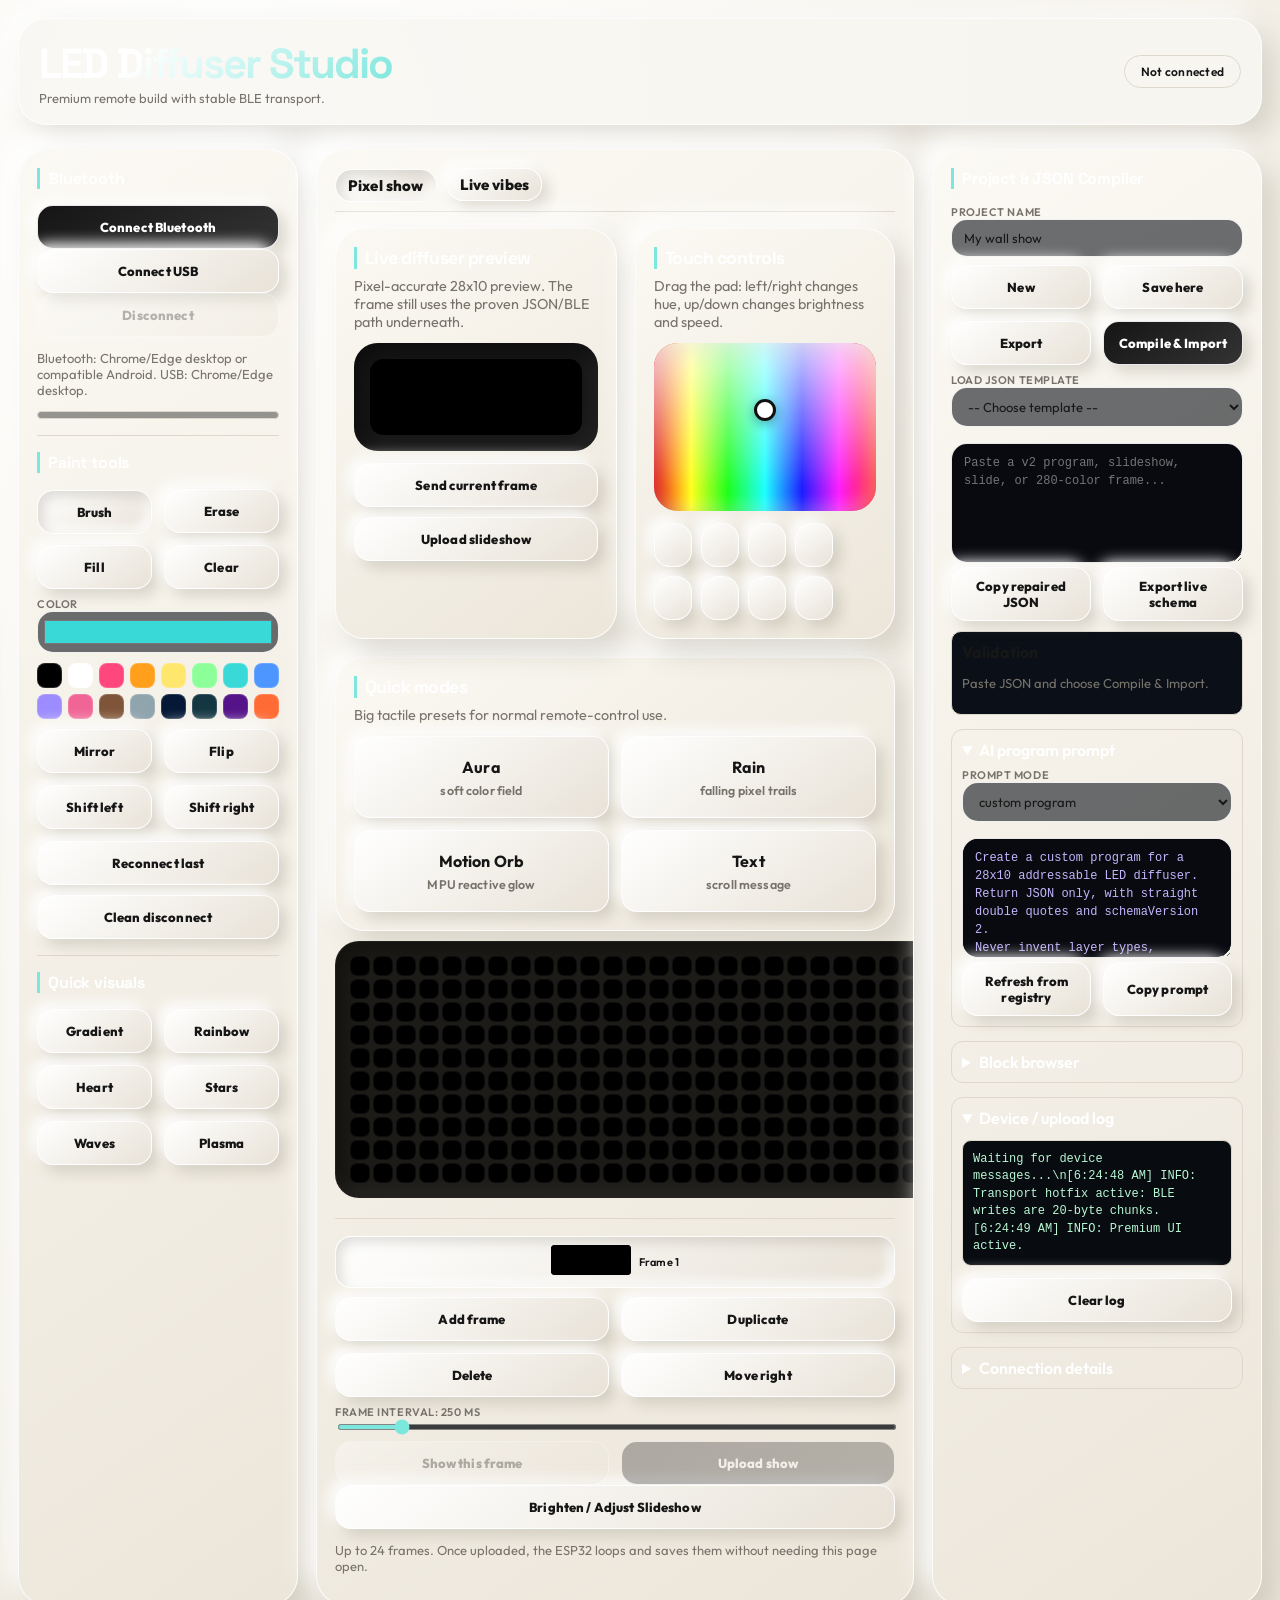
==== docs/premium.html @ 83600e15 "Add premium hosted controller page" ====
<!doctype html>
<html lang="en">
<head>
<meta charset="utf-8">
<meta name="viewport" content="width=device-width,initial-scale=1">
<meta name="theme-color" content="#f4f1ea">
<title>LED Diffuser Premium Remote</title>
<link rel="stylesheet" href="styles.css?v=registry1">
<link rel="stylesheet" href="premium-ui.css?v=1">
</head>
<body><main>
<div class="head">
  <div><h1>LED Diffuser Studio</h1><div class="sub">Premium remote build with stable BLE transport.</div></div>
  <div id="status" class="status">Not connected</div>
</div>
<div class="layout">
<aside class="card sidebar">
  <div><h2>Bluetooth</h2>
    <button id="connect" class="primary">Connect Bluetooth</button>
    <button id="connectUsb">Connect USB</button>
    <button id="disconnect" disabled>Disconnect</button>
    <p id="message" class="note">Bluetooth: Chrome/Edge desktop or compatible Android. USB: Chrome/Edge desktop.</p>
    <div class="progress"><span id="progress"></span></div>
  </div>
  <div class="section"><h2>Paint tools</h2>
    <div class="two"><button data-tool="brush" class="active">Brush</button><button data-tool="erase">Erase</button><button data-tool="fill">Fill</button><button id="clear">Clear</button></div>
    <label>Color<input id="color" type="color" value="#38d9d6"></label>
    <div id="palette" class="palette"></div>
    <div class="two"><button id="mirrorX">Mirror</button><button id="mirrorY">Flip</button><button id="shiftL">Shift left</button><button id="shiftR">Shift right</button></div>
  </div>
  <div class="section"><h2>Quick visuals</h2>
    <div class="two"><button data-preset="gradient">Gradient</button><button data-preset="rainbow">Rainbow</button><button data-preset="heart">Heart</button><button data-preset="stars">Stars</button><button data-preset="waves">Waves</button><button data-preset="plasma">Plasma</button></div>
  </div>
</aside>
<section class="card stage">
  <div class="tabs"><button class="tab active" data-pane="editor">Pixel show</button><button class="tab" data-pane="vibes">Live vibes</button></div>
  <div id="editor" class="pane">
    <div id="matrix" class="matrix"></div>
    <div class="section"><div class="frames" id="frames"></div>
      <div class="two"><button id="addFrame">Add frame</button><button id="cloneFrame">Duplicate</button><button id="deleteFrame" class="danger">Delete</button><button id="moveFrame">Move right</button></div>
      <label>Frame interval: <span id="frameMsValue">250</span> ms<input id="frameMs" type="range" min="50" max="2000" step="25" value="250"></label>
      <div class="two"><button id="sendFrame" disabled>Show this frame</button><button id="uploadShow" class="primary" disabled>Upload show</button></div>
      <button id="openAdjustments" class="wide">Brighten / Adjust Slideshow</button>
      <p class="note">Up to 24 frames. Once uploaded, the ESP32 loops and saves them without needing this page open.</p>
    </div>
  </div>
  <div id="vibes" class="pane" hidden><div class="two">
    <label>Mode<select id="mode"><option value="aura">Aura</option><option value="rain">Rain</option><option value="text">Scrolling text</option><option value="tilt">Motion orb</option></select></label>
    <label>Direction<select id="direction"><option>left</option><option>right</option><option>up</option><option>down</option></select></label>
    <label>Font<select id="font"><option value="bold">Bold (6x8)</option><option value="standard">Standard (5x7)</option></select></label>
    <label>Text<input id="text" maxlength="32" value="VIBE"></label>
    <label>Brightness <span id="brightnessValue">35</span><input id="brightness" type="range" min="1" max="160" value="35"></label>
    <label>Speed <span id="speedValue">100</span> ms<input id="speed" type="range" min="35" max="1000" value="100"></label>
    <label>Hue<input id="hue" type="range" min="0" max="255" value="180"></label>
    <label>Saturation<input id="saturation" type="range" min="0" max="255" value="210"></label>
    <label class="wide"><input id="motion" type="checkbox" checked style="width:auto"> Use MPU6050 motion</label>
  </div><button id="sendVibe" class="primary" disabled>Send live vibe</button></div>
</section>
<aside class="card right"><h2>Project & JSON Compiler</h2>
  <label>Project name<input id="projectName" value="My wall show"></label>
  <div class="two"><button id="newProject">New</button><button id="saveLocal">Save here</button><button id="exportProject">Export</button><button id="importProject" class="primary">Compile & Import</button></div>
  <label>Load JSON template<select id="jsonTemplate">
    <option value="">-- Choose template --</option>
    <option value="midnight_skyline">Midnight Skyline (primitives)</option>
    <option value="cyberpunk_rain">Cyberpunk Matrix Rain</option>
    <option value="city_sunset">Warm City Sunset</option>
    <option value="neon_waves">Pulsing Neon Waves</option>
    <option value="twinkle_dna">Double Helix Starfield</option>
    <option value="pacman_retro">Pacman Retro Loop</option>
    <option value="glitch_strobe">Hypnotic Glitch Strobe</option>
  </select></label>
  <textarea id="projectJson" placeholder="Paste a v2 program, slideshow, slide, or 280-color frame..."></textarea>
  <div class="two"><button id="copyRepairedJson">Copy repaired JSON</button><button id="exportSchema">Export live schema</button></div>
  <section id="validationPanel" class="validation-panel" aria-live="polite"><strong>Validation</strong><p class="note">Paste JSON and choose Compile & Import.</p></section>
  <details open><summary>AI program prompt</summary>
    <label>Prompt mode<select id="aiPromptMode"><option>custom program</option><option>ambient scene</option><option>pixel art</option><option>animation</option><option>text display</option><option>game style</option><option>music visualizer</option></select></label>
    <textarea id="aiPrompt"></textarea>
    <div class="two"><button id="refreshPrompt">Refresh from registry</button><button id="copyPrompt">Copy prompt</button></div>
  </details>
  <details><summary>Block browser</summary>
    <input id="blockSearch" type="search" placeholder="Search blocks and parameters">
    <div id="blockBrowser" class="block-browser"></div>
  </details>
  <details open><summary>Device / upload log</summary>
    <pre id="transportLog" class="transport-log" aria-live="polite">Waiting for device messages...\n</pre>
    <button id="clearTransportLog" type="button">Clear log</button>
  </details>
  <details><summary>Connection details</summary><p class="note">The page sends the same JSON directly over BLE or USB serial. Pairing and serial-port selection require a button press. GitHub never receives your display commands.</p></details>
</aside>
</div>
<dialog id="adjustmentDialog" class="adjustment-dialog">
  <form method="dialog">
    <div class="dialog-head"><h2>Brighten / Adjust Slideshow</h2><button value="cancel" aria-label="Close">Close</button></div>
    <div class="adjustment-previews">
      <figure><canvas id="adjustBefore" width="280" height="100"></canvas><figcaption>Before</figcaption></figure>
      <figure><canvas id="adjustAfter" width="280" height="100"></canvas><figcaption>After</figcaption></figure>
    </div>
    <div class="two">
      <label>Brightness <span id="adjustBrightnessValue">1.00x</span><input id="adjustBrightness" type="range" min="0.1" max="3" step="0.05" value="1"></label>
      <label>Contrast <span id="adjustContrastValue">1.00x</span><input id="adjustContrast" type="range" min="0.25" max="2.5" step="0.05" value="1"></label>
      <label>Saturation <span id="adjustSaturationValue">1.00x</span><input id="adjustSaturation" type="range" min="0" max="3" step="0.05" value="1"></label>
      <label>Gamma <span id="adjustGammaValue">1.00</span><input id="adjustGamma" type="range" min="0.4" max="2.5" step="0.05" value="1"></label>
    </div>
    <label>Apply scope<select id="adjustScope"><option value="all">Entire slideshow</option><option value="current">Current slide</option><option value="selected">Selected slide numbers</option></select></label>
    <label id="selectedSlidesLabel" hidden>Slides, for example 1,3-5<input id="selectedSlides" value="1"></label>
    <label><input id="adjustBake" type="checkbox" style="width:auto"> Bake permanently into pixel colors</label>
    <p class="note">Nondestructive adjustments stay editable and are applied to preview, upload, and export. Baking modifies RGB pixels.</p>
    <div class="two"><button id="resetAdjustments" type="button">Reset original</button><button id="applyAdjustments" type="button" class="primary">Apply adjustment</button></div>
  </form>
</dialog>
<script src="program-compiler.js?v=registry1"></script>
<script src="app.js?v=registry1"></script>
<script src="transport-hotfix.js?v=ble20"></script>
<script src="premium-ui.js?v=1"></script>
</main></body></html>
---- docs/styles.css ----
@import url('https://fonts.googleapis.com/css2?family=Outfit:wght@300;400;600;800&family=Space+Grotesk:wght@400;700&display=swap');

:root {
  color-scheme: dark;
  --bg: #090a10;
  --panel: rgba(21, 25, 37, 0.75);
  --line: rgba(255, 255, 255, 0.08);
  --ink: #f8fafc;
  --muted: #94a3b8;
  --a: #7ce7dd;
  --glow: rgba(124, 231, 221, 0.3);
  --cell: 20px;
}
* {
  box-sizing: border-box;
  font-family: 'Outfit', system-ui, sans-serif;
}

body {
  margin: 0;
  background: 
    radial-gradient(circle at 10% 20%, rgba(99, 102, 241, 0.15) 0%, transparent 40%),
    radial-gradient(circle at 90% 10%, rgba(244, 63, 94, 0.1) 0%, transparent 35%),
    radial-gradient(circle at 50% 80%, rgba(124, 231, 221, 0.08) 0%, transparent 40%),
    var(--bg);
  background-attachment: fixed;
  color: var(--ink);
  min-height: 100vh;
}

main {
  max-width: 1360px;
  margin: auto;
  padding: 30px 20px;
}

.head {
  display: flex;
  align-items: center;
  justify-content: space-between;
  gap: 20px;
  margin-bottom: 24px;
}

h1 {
  font-family: 'Space Grotesk', sans-serif;
  font-weight: 700;
  font-size: clamp(28px, 4vw, 42px);
  margin: 0;
  letter-spacing: -0.03em;
  background: linear-gradient(135deg, #fff 30%, var(--a));
  -webkit-background-clip: text;
  -webkit-text-fill-color: transparent;
}

h2 {
  font-family: 'Space Grotesk', sans-serif;
  font-weight: 700;
  font-size: 16px;
  margin: 0 0 16px;
  letter-spacing: -0.01em;
  color: #fff;
  border-left: 3px solid var(--a);
  padding-left: 8px;
}

.sub, .note {
  color: var(--muted);
  font-size: 13px;
}

.status {
  padding: 8px 16px;
  border: 1px solid var(--line);
  background: rgba(255, 255, 255, 0.03);
  backdrop-filter: blur(8px);
  border-radius: 99px;
  max-width: 50%;
  overflow: hidden;
  text-overflow: ellipsis;
  white-space: nowrap;
  font-size: 12px;
  font-weight: 600;
  letter-spacing: 0.02em;
  transition: all 0.3s ease;
}

.status.on {
  color: #062b27;
  background: var(--a);
  box-shadow: 0 0 15px var(--glow);
  border-color: var(--a);
}

.layout {
  display: grid;
  grid-template-columns: 240px minmax(540px, 1fr) 320px;
  gap: 20px;
}

.card {
  background: var(--panel);
  border: 1px solid var(--line);
  border-radius: 20px;
  padding: 20px;
  box-shadow: 0 20px 50px rgba(0, 0, 0, 0.3);
  backdrop-filter: blur(12px);
  -webkit-backdrop-filter: blur(12px);
  transition: transform 0.2s ease, box-shadow 0.2s ease;
}

.card:hover {
  box-shadow: 0 24px 60px rgba(0, 0, 0, 0.4);
}

.section {
  border-top: 1px solid var(--line);
  padding-top: 16px;
  margin-top: 16px;
}

.row, .two {
  display: grid;
  grid-template-columns: 1fr 1fr;
  gap: 12px;
}

.wide {
  grid-column: 1 / -1;
}

label {
  display: block;
  color: var(--muted);
  font-size: 11px;
  font-weight: 600;
  text-transform: uppercase;
  letter-spacing: 0.05em;
  margin: 8px 0;
}

input, select, button, textarea {
  width: 100%;
  padding: 10px 12px;
  border: 1px solid var(--line);
  border-radius: 10px;
  background: rgba(13, 17, 24, 0.6);
  color: var(--ink);
  font-size: 13px;
  transition: all 0.2s ease;
}

input:focus, select:focus, textarea:focus {
  border-color: var(--a);
  outline: none;
  box-shadow: 0 0 8px var(--glow);
}

input[type=color] {
  height: 42px;
  padding: 4px;
  cursor: pointer;
}

input[type=range] {
  padding: 0;
  height: 6px;
  accent-color: var(--a);
  background: rgba(255, 255, 255, 0.1);
  border: none;
  border-radius: 3px;
  cursor: pointer;
}

button {
  background: rgba(255, 255, 255, 0.05);
  border: 1px solid rgba(255, 255, 255, 0.08);
  font-weight: 600;
  letter-spacing: 0.01em;
  cursor: pointer;
  min-height: 44px;
  display: flex;
  align-items: center;
  justify-content: center;
  gap: 8px;
  transition: all 0.2s cubic-bezier(0.4, 0, 0.2, 1);
}

button:hover {
  background: rgba(255, 255, 255, 0.1);
  border-color: rgba(255, 255, 255, 0.15);
  transform: translateY(-1px);
}

button:active {
  transform: translateY(1px);
}

button.primary {
  background: linear-gradient(135deg, var(--a) 0%, #b0ea9f 100%);
  color: #09201d;
  border: none;
  font-weight: 800;
  box-shadow: 0 4px 15px rgba(124, 231, 221, 0.2);
}

button.primary:hover {
  box-shadow: 0 6px 20px rgba(124, 231, 221, 0.35);
  filter: brightness(1.05);
}

button.active {
  background: rgba(124, 231, 221, 0.15);
  border-color: var(--a);
  box-shadow: 0 0 8px var(--glow);
}

button.danger {
  color: #fca5a5;
  background: rgba(239, 68, 68, 0.1);
  border-color: rgba(239, 68, 68, 0.2);
}

button.danger:hover {
  background: rgba(239, 68, 68, 0.2);
  border-color: #ef4444;
}

button:disabled {
  opacity: 0.3;
  cursor: not-allowed;
  transform: none !important;
  box-shadow: none !important;
}

.stage {
  overflow: auto;
}

.matrix {
  display: grid;
  grid-template-columns: repeat(28, var(--cell));
  grid-template-rows: repeat(10, var(--cell));
  gap: 3px;
  width: max-content;
  touch-action: none;
  user-select: none;
  background: #05070c;
  padding: 12px;
  border-radius: 16px;
  margin: 10px auto 20px;
  box-shadow: inset 0 2px 10px rgba(0, 0, 0, 0.8), 0 0 25px rgba(0,0,0,0.5);
  border: 1px solid rgba(255, 255, 255, 0.03);
}

.pixel {
  width: var(--cell);
  height: var(--cell);
  background: #000;
  border-radius: 4px;
  border: 1px solid rgba(255, 255, 255, 0.05);
  cursor: crosshair;
  transition: transform 0.1s ease, box-shadow 0.1s ease;
}

.pixel:hover {
  outline: 2px solid #fff;
  transform: scale(1.15);
  z-index: 2;
  box-shadow: 0 0 12px rgba(255, 255, 255, 0.5);
}

.palette {
  display: grid;
  grid-template-columns: repeat(8, 1fr);
  gap: 6px;
  margin: 10px 0;
}

.swatch {
  aspect-ratio: 1;
  border-radius: 8px;
  border: 1px solid rgba(255, 255, 255, 0.15);
  cursor: pointer;
  transition: transform 0.15s ease, box-shadow 0.15s ease;
}

.swatch:hover {
  transform: scale(1.2) rotate(5deg);
  box-shadow: 0 0 10px rgba(255, 255, 255, 0.4);
}

.frames {
  display: flex;
  gap: 10px;
  overflow-x: auto;
  padding-bottom: 10px;
  scrollbar-width: thin;
}

.frame {
  min-width: 96px;
  padding: 8px;
  border-radius: 10px;
  background: rgba(255, 255, 255, 0.02);
  border: 1px solid var(--line);
}

.frame.active {
  border-color: var(--a);
  background: rgba(124, 231, 221, 0.05);
  box-shadow: 0 0 10px var(--glow);
}

.frame canvas {
  width: 80px;
  height: 30px;
  image-rendering: pixelated;
  background: #000;
  border-radius: 4px;
  margin-bottom: 4px;
}

.frame small {
  display: block;
  font-size: 11px;
  font-weight: 600;
  text-align: center;
}

.progress {
  height: 8px;
  background: rgba(0, 0, 0, 0.4);
  border-radius: 99px;
  overflow: hidden;
  margin-top: 12px;
  border: 1px solid var(--line);
}

.progress span {
  display: block;
  height: 100%;
  width: 0;
  background: linear-gradient(90deg, var(--a), #b0ea9f);
  border-radius: 99px;
  transition: width 0.1s ease;
}

details {
  margin-top: 14px;
  background: rgba(255, 255, 255, 0.02);
  border: 1px solid var(--line);
  border-radius: 12px;
  padding: 10px;
}

details summary {
  font-weight: 600;
  cursor: pointer;
  color: #fff;
  user-select: none;
}

textarea {
  min-height: 120px;
  font-family: monospace;
  font-size: 12px;
  background: #090a10;
  color: #c4b5fd;
  border: 1px solid var(--line);
  border-radius: 10px;
  margin-top: 8px;
  line-height: 1.5;
}

.tabs {
  display: flex;
  gap: 10px;
  margin-bottom: 16px;
  border-bottom: 1px solid var(--line);
  padding-bottom: 10px;
}

.tab {
  width: auto;
  border: none;
  background: transparent;
  color: var(--muted);
  font-weight: 600;
  font-size: 15px;
  min-height: auto;
  padding: 6px 12px;
  border-radius: 8px;
}

.tab:hover {
  background: rgba(255, 255, 255, 0.04);
  color: #fff;
}

.tab.active {
  color: var(--a);
  background: rgba(124, 231, 221, 0.1);
}

.pane[hidden] {
  display: none !important;
}

.error {
  color: #fca5a5;
  background: rgba(220, 38, 38, 0.15);
  border-color: #ef4444;
}

@media (max-width: 1020px) {
  .layout {
    grid-template-columns: 200px minmax(480px, 1fr);
  }
  .right {
    grid-column: 1 / -1;
  }
}

@media (max-width: 720px) {
  :root {
    --cell: clamp(8px, calc((100vw - 75px) * 0.0357), 13px);
  }
  body {
    font-size: 14px;
    overflow-x: hidden;
  }
  main {
    padding: 10px;
  }
  .layout {
    display: flex;
    flex-direction: column;
    gap: 12px;
  }
  .card {
    margin: 0;
    padding: 14px;
    border-radius: 16px;
  }
  .head {
    align-items: flex-start;
    flex-direction: column;
    margin-bottom: 12px;
  }
  .head h1 {
    font-size: 28px;
  }
  .status {
    max-width: 100%;
    width: 100%;
    text-align: center;
  }
  .sidebar {
    display: block;
  }
  .sidebar > div:first-child {
    display: grid;
    grid-template-columns: 1fr 1fr;
    gap: 8px;
  }
  .sidebar > div:first-child h2,
  .sidebar > div:first-child p,
  .sidebar > div:first-child .progress {
    grid-column: 1 / -1;
  }
  .sidebar .section {
    margin-top: 14px;
  }
  .stage {
    padding: 10px;
  }
  .matrix {
    gap: 2px;
    padding: 8px;
    max-width: 100%;
    margin: 0 auto;
  }
  .pixel {
    border-radius: 3px;
  }
  .tabs {
    position: sticky;
    top: 0;
    z-index: 3;
    background: var(--panel);
    padding: 6px 0;
  }
  .tab {
    flex: 1;
    min-height: 40px;
  }
  button, input, select, textarea {
    font-size: 15px;
    min-height: 44px;
  }
  input[type=color] {
    height: 44px;
  }
  input[type=range] {
    min-height: 30px;
  }
  .palette {
    grid-template-columns: repeat(8, minmax(28px, 1fr));
    gap: 8px;
  }
  .swatch {
    min-height: 32px;
  }
  .right {
    order: 3;
  }
}.transport-log{max-height:220px;overflow:auto;white-space:pre-wrap;word-break:break-word;background:#080b10;border:1px solid var(--line);border-radius:9px;padding:10px;color:#b8f7d4;font:12px/1.45 ui-monospace,SFMono-Regular,Consolas,monospace}.transport-log+.button{margin-top:6px}
.validation-panel{margin-top:10px;padding:10px;border:1px solid var(--line);border-radius:10px;background:#0b1018;max-height:260px;overflow:auto}
.validation-panel ul{margin:6px 0 10px;padding-left:20px}
.validation-panel li{margin:4px 0}
.validation-errors{color:#ffadb9}.validation-warnings{color:#ffe29a}.validation-ok{color:#8cff98}
.block-browser{display:grid;gap:9px;max-height:460px;overflow:auto;margin-top:9px}
.block-card{border:1px solid var(--line);border-radius:10px;padding:9px;background:#0c1119}
.block-card header{display:flex;justify-content:space-between;gap:8px}.block-card header span{color:var(--a);font-size:11px}
.block-card p{color:var(--muted);margin:6px 0}.block-card ul{margin:6px 0;padding-left:18px;font-size:11px}
.adjustment-dialog{width:min(760px,calc(100vw - 24px));max-height:90vh;overflow:auto;border:1px solid var(--line);border-radius:16px;background:var(--panel);color:var(--ink);padding:16px}
.adjustment-dialog::backdrop{background:#000b;backdrop-filter:blur(3px)}
.dialog-head{display:flex;align-items:center;justify-content:space-between;gap:12px}.dialog-head h2{font-size:20px;margin:0}.dialog-head button{width:auto}
.adjustment-previews{display:grid;grid-template-columns:1fr 1fr;gap:12px;margin:14px 0}
.adjustment-previews figure{margin:0}.adjustment-previews canvas{width:100%;aspect-ratio:28/10;image-rendering:pixelated;background:#000;border:1px solid var(--line);border-radius:8px}.adjustment-previews figcaption{text-align:center;color:var(--muted)}
@media(max-width:720px){.adjustment-dialog{width:calc(100vw - 12px);max-height:96vh;padding:10px}.adjustment-previews{grid-template-columns:1fr}.validation-panel{max-height:220px}.block-browser{max-height:360px}}
---- docs/premium-ui.css ----
:root{
  --paper:#f4f1ea;
  --panel:#f8f6f1;
  --ink:#171717;
  --muted:#77736b;
  --line:#ded8cc;
  --shadow-dark:rgba(85,75,55,.18);
  --shadow-light:rgba(255,255,255,.95);
  --accent:#111827;
  --cyan:#38d9d6;
  --green:#8cff98;
  --danger:#c2410c;
}
body.premium-ui{
  background:radial-gradient(circle at 18% 8%,#ffffff 0,#f7f4ed 34%,#ece7db 100%);
  color:var(--ink);
}
body.premium-ui main{max-width:1280px;padding:18px}
body.premium-ui .head{
  background:rgba(248,246,241,.78);
  border:1px solid rgba(255,255,255,.8);
  box-shadow:12px 12px 28px var(--shadow-dark),-10px -10px 26px var(--shadow-light);
  border-radius:28px;
  padding:18px 20px;
  align-items:center;
}
body.premium-ui h1{letter-spacing:-.045em;color:#151515}
body.premium-ui .sub{color:var(--muted)}
body.premium-ui .layout{grid-template-columns:280px 1fr 330px;gap:18px;margin-top:18px}
body.premium-ui .card,
.premium-panel,
.premium-control-card{
  background:linear-gradient(145deg,#fbf9f3,#ece6da);
  border:1px solid rgba(255,255,255,.8);
  box-shadow:14px 14px 28px var(--shadow-dark),-12px -12px 26px var(--shadow-light);
  border-radius:30px;
}
body.premium-ui .card{padding:18px}
body.premium-ui button,
body.premium-ui select,
body.premium-ui input,
body.premium-ui textarea{
  border-radius:16px!important;
  border:1px solid rgba(255,255,255,.9)!important;
}
body.premium-ui button{
  background:linear-gradient(145deg,#ffffff,#e8e2d7)!important;
  color:#161616!important;
  box-shadow:7px 7px 14px var(--shadow-dark),-6px -6px 14px var(--shadow-light);
  font-weight:800;
  transition:transform .12s ease,box-shadow .12s ease;
}
body.premium-ui button:active,body.premium-ui button.active{transform:translateY(1px);box-shadow:inset 5px 5px 12px var(--shadow-dark),inset -5px -5px 12px var(--shadow-light)}
body.premium-ui button.primary,.premium-send{background:linear-gradient(145deg,#151515,#333)!important;color:white!important}
body.premium-ui .status.on{background:#dcfce7;color:#166534;border-color:#bbf7d0}
body.premium-ui .matrix{background:#1d1b17;border-radius:24px;padding:14px;box-shadow:inset 8px 8px 18px rgba(0,0,0,.35),inset -8px -8px 18px rgba(255,255,255,.06)}
body.premium-ui .pixel{border-radius:7px}
.premium-hero{display:grid;grid-template-columns:minmax(260px,1.1fr) minmax(260px,.9fr);gap:18px;margin-bottom:18px}
.premium-panel{padding:18px}
.premium-panel h2{margin:0 0 8px;font-size:1.1rem;letter-spacing:-.03em}
.premium-note{color:var(--muted);font-size:.9rem;margin:0 0 12px}
.premium-preview-wrap{background:#171717;border-radius:24px;padding:16px;box-shadow:inset 9px 9px 22px rgba(0,0,0,.45),inset -8px -8px 20px rgba(255,255,255,.05)}
#premiumPreview{display:block;width:100%;aspect-ratio:28/10;image-rendering:pixelated;border-radius:14px;background:#000}
.premium-quick-grid{display:grid;grid-template-columns:repeat(2,minmax(0,1fr));gap:12px;margin-top:12px}
.premium-mode{padding:16px;text-align:left;min-height:82px;display:flex;flex-direction:column;gap:6px;justify-content:center}
.premium-mode strong{font-size:1rem}
.premium-mode span{color:var(--muted);font-size:.78rem;font-weight:600}
.premium-controls{display:grid;grid-template-columns:1fr 1fr;gap:12px;margin-top:12px}
.premium-control-card{padding:14px;min-height:120px}
.premium-control-card label{font-size:.78rem;color:var(--muted);font-weight:800;text-transform:uppercase;letter-spacing:.06em;margin:0 0 8px}
#xyPad{height:168px;border-radius:24px;background:linear-gradient(90deg,#f00,#ff0,#0f0,#0ff,#00f,#f0f,#f00);position:relative;overflow:hidden;box-shadow:inset 8px 8px 20px rgba(0,0,0,.2),inset -7px -7px 18px rgba(255,255,255,.35);touch-action:none}
#xyPad::after{content:"";position:absolute;inset:0;background:linear-gradient(0deg,rgba(0,0,0,.08),rgba(255,255,255,.8));mix-blend-mode:screen}
#xyDot{position:absolute;width:22px;height:22px;border-radius:999px;background:white;border:3px solid #111;box-shadow:0 3px 12px rgba(0,0,0,.35);transform:translate(-50%,-50%);left:50%;top:40%;z-index:2}
.premium-pill-row{display:flex;flex-wrap:wrap;gap:8px;margin-top:12px}
.premium-pill{padding:10px 12px!important;font-size:.82rem!important}
.premium-toolbar{display:flex;gap:10px;flex-wrap:wrap;margin-top:12px}.premium-toolbar button{flex:1;min-width:120px}
.premium-swatch-line{display:flex;gap:9px;flex-wrap:wrap;margin-top:12px}.premium-swatch{width:38px;height:38px;border-radius:999px;border:3px solid #fff;box-shadow:4px 4px 10px var(--shadow-dark),-4px -4px 10px var(--shadow-light);cursor:pointer}
.premium-bottom-nav{position:fixed;left:12px;right:12px;bottom:12px;background:rgba(248,246,241,.82);backdrop-filter:blur(14px);border:1px solid rgba(255,255,255,.9);border-radius:24px;padding:10px;display:none;grid-template-columns:repeat(4,1fr);gap:8px;box-shadow:10px 10px 26px var(--shadow-dark),-8px -8px 22px var(--shadow-light);z-index:20}.premium-bottom-nav button{padding:12px 8px!important;font-size:.78rem!important}
@media(max-width:980px){body.premium-ui .layout{grid-template-columns:1fr}.premium-hero{grid-template-columns:1fr}.premium-controls{grid-template-columns:1fr}.premium-bottom-nav{display:grid}body.premium-ui main{padding-bottom:90px}}
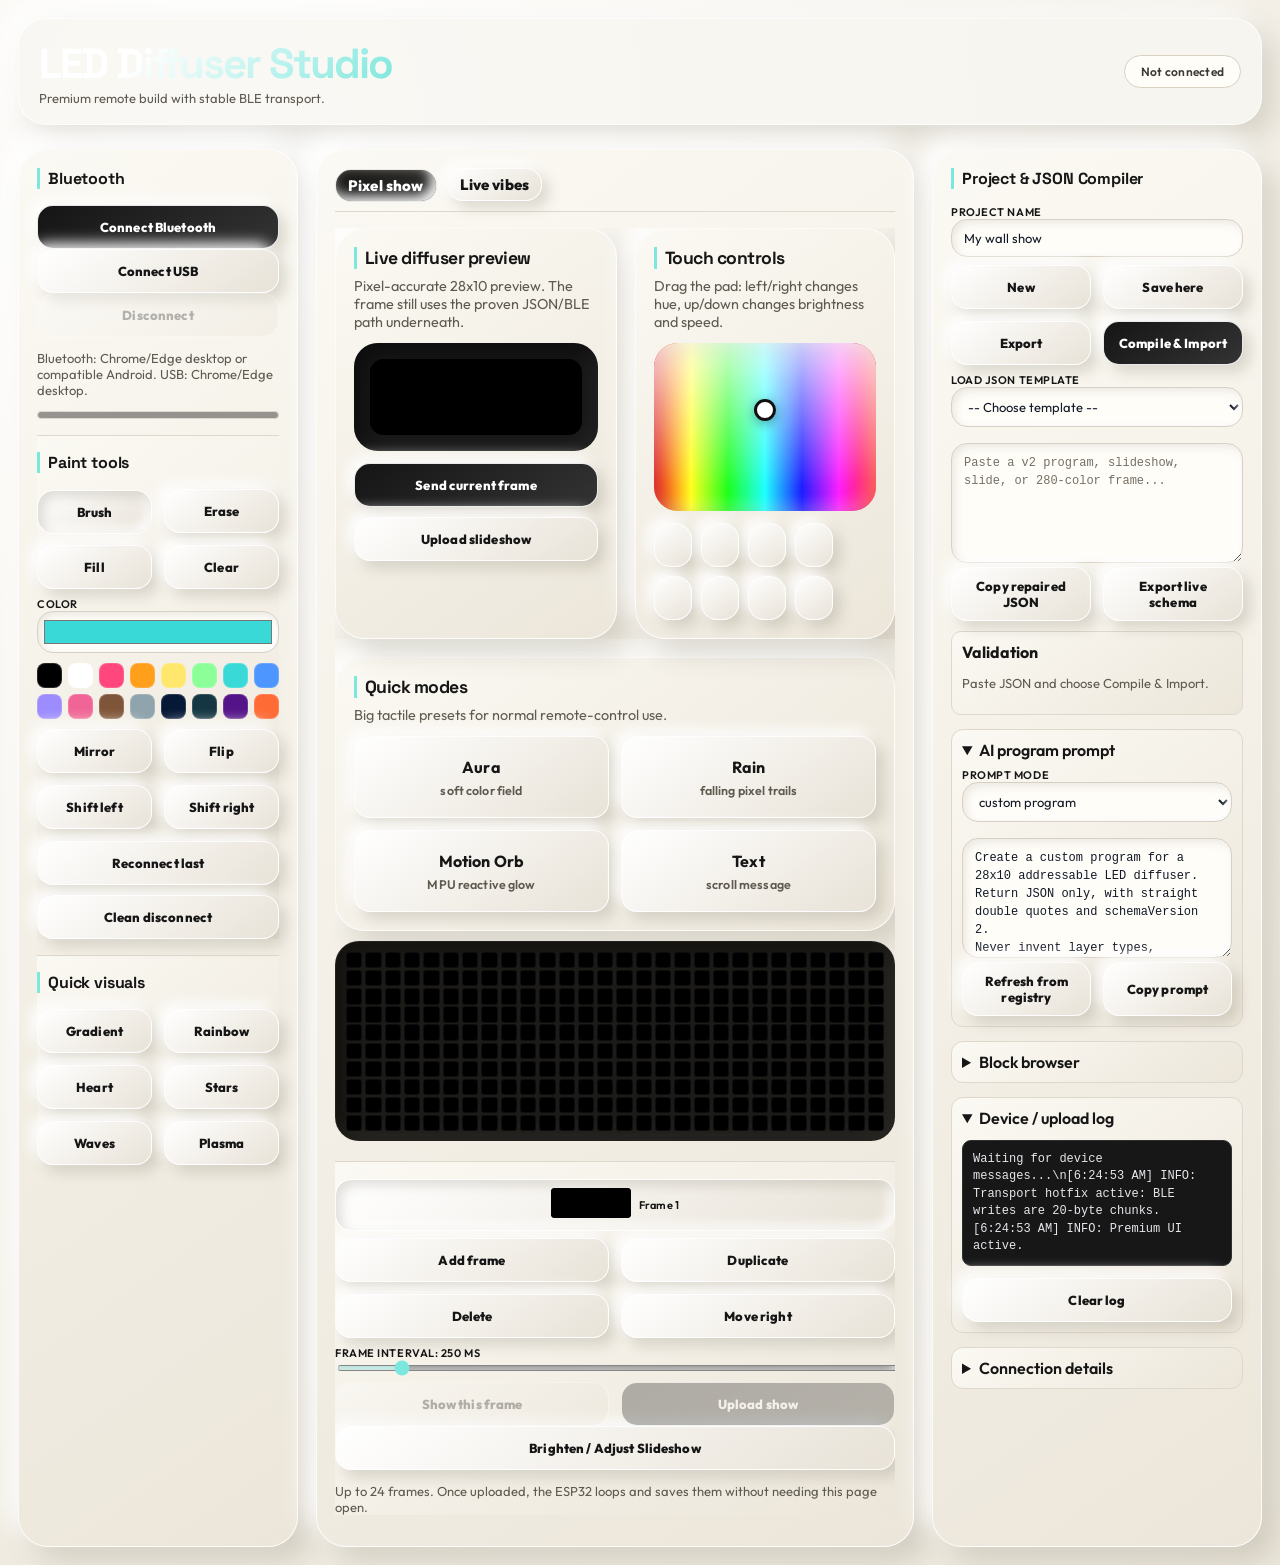
==== commit 358ee0c7: "Load premium contrast and matrix fixes" ====
--- a/docs/premium.html
+++ b/docs/premium.html
@@ -7,6 +7,7 @@
 <title>LED Diffuser Premium Remote</title>
 <link rel="stylesheet" href="styles.css?v=registry1">
 <link rel="stylesheet" href="premium-ui.css?v=1">
+<link rel="stylesheet" href="premium-fixes.css?v=2">
 </head>
 <body><main>
 <div class="head">
--- a/docs/premium-fixes.css
+++ b/docs/premium-fixes.css
@@ -0,0 +1,164 @@
+/* Final premium-page readability and phone layout fixes. Loaded after styles.css and premium-ui.css. */
+body.premium-ui,
+body.premium-ui main,
+body.premium-ui .card,
+body.premium-ui .section,
+body.premium-ui .premium-panel,
+body.premium-ui .validation-panel,
+body.premium-ui details {
+  color: #161616 !important;
+}
+
+body.premium-ui .card,
+body.premium-ui .section,
+body.premium-ui .premium-panel,
+body.premium-ui .validation-panel,
+body.premium-ui details,
+body.premium-ui aside,
+body.premium-ui section {
+  background: linear-gradient(145deg, #fbf9f3, #ece6da) !important;
+}
+
+body.premium-ui h1,
+body.premium-ui h2,
+body.premium-ui h3,
+body.premium-ui summary,
+body.premium-ui label,
+body.premium-ui strong,
+body.premium-ui p,
+body.premium-ui span,
+body.premium-ui small {
+  color: #161616 !important;
+  text-shadow: none !important;
+}
+
+body.premium-ui .sub,
+body.premium-ui .note,
+body.premium-ui .premium-note,
+body.premium-ui .premium-mode span {
+  color: #5f5a50 !important;
+}
+
+body.premium-ui input,
+body.premium-ui select,
+body.premium-ui textarea {
+  background: #fffdf8 !important;
+  color: #111827 !important;
+  border: 1px solid #d7d0c3 !important;
+  box-shadow: inset 3px 3px 8px rgba(85, 75, 55, .12), inset -3px -3px 8px rgba(255, 255, 255, .9) !important;
+}
+
+body.premium-ui textarea::placeholder,
+body.premium-ui input::placeholder {
+  color: #766f64 !important;
+}
+
+body.premium-ui button {
+  color: #161616 !important;
+  text-shadow: none !important;
+}
+
+body.premium-ui button.primary,
+body.premium-ui .premium-send,
+body.premium-ui .tab.active {
+  background: linear-gradient(145deg, #151515, #333333) !important;
+  color: #ffffff !important;
+}
+
+body.premium-ui .status {
+  background: #fffdf8 !important;
+  color: #3f3a33 !important;
+  border: 1px solid #d7d0c3 !important;
+}
+
+body.premium-ui .status.on {
+  background: #dcfce7 !important;
+  color: #166534 !important;
+  border-color: #86efac !important;
+}
+
+body.premium-ui .error,
+body.premium-ui .validation-errors {
+  background: #ffedd5 !important;
+  color: #7c2d12 !important;
+  border-color: #fed7aa !important;
+}
+
+body.premium-ui .validation-ok {
+  background: #dcfce7 !important;
+  color: #166534 !important;
+}
+
+body.premium-ui .transport-log,
+body.premium-ui pre {
+  background: #171717 !important;
+  color: #e5e7eb !important;
+  border: 1px solid #2f2f2f !important;
+  text-shadow: none !important;
+}
+
+/* Make the 28x10 editor usable on phones instead of falling off the page. */
+body.premium-ui .stage,
+body.premium-ui #editor,
+body.premium-ui .pane {
+  min-width: 0 !important;
+  overflow-x: hidden !important;
+}
+
+body.premium-ui .matrix {
+  width: min(100%, calc(100vw - 42px)) !important;
+  max-width: 100% !important;
+  aspect-ratio: 28 / 10 !important;
+  display: grid !important;
+  grid-template-columns: repeat(28, minmax(0, 1fr)) !important;
+  grid-template-rows: repeat(10, minmax(0, 1fr)) !important;
+  gap: 3px !important;
+  padding: 10px !important;
+  overflow: hidden !important;
+  touch-action: none !important;
+}
+
+body.premium-ui .pixel {
+  width: auto !important;
+  height: auto !important;
+  min-width: 0 !important;
+  min-height: 0 !important;
+  aspect-ratio: 1 / 1 !important;
+  border-radius: 20% !important;
+}
+
+body.premium-ui .frames {
+  max-width: 100% !important;
+  overflow-x: auto !important;
+  padding-bottom: 8px !important;
+}
+
+body.premium-ui .right,
+body.premium-ui .sidebar {
+  min-width: 0 !important;
+}
+
+@media (max-width: 980px) {
+  body.premium-ui main {
+    padding: 10px 10px 92px !important;
+    max-width: 100vw !important;
+    overflow-x: hidden !important;
+  }
+
+  body.premium-ui .layout {
+    display: grid !important;
+    grid-template-columns: minmax(0, 1fr) !important;
+    width: 100% !important;
+  }
+
+  body.premium-ui .card,
+  body.premium-ui .premium-panel {
+    width: 100% !important;
+    max-width: calc(100vw - 20px) !important;
+  }
+
+  body.premium-ui .matrix {
+    gap: 2px !important;
+    padding: 8px !important;
+  }
+}
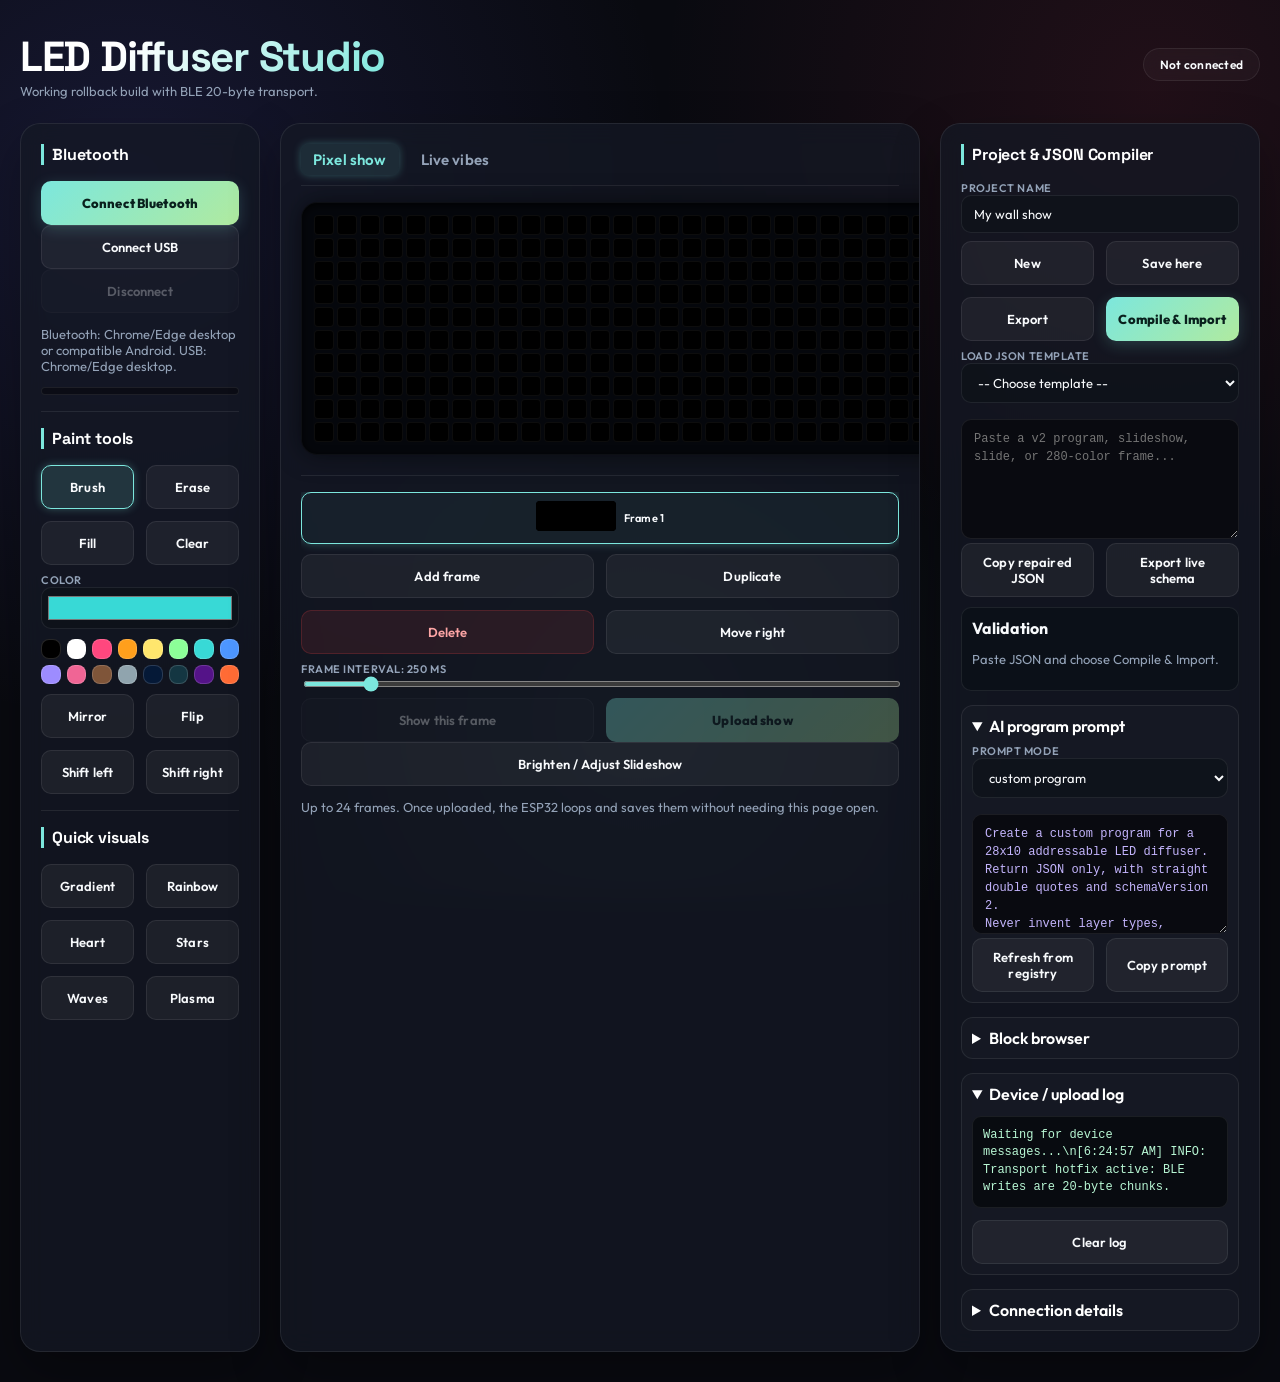
==== commit 9027e299: "Disable experimental premium page until Bluetooth safe" ====
--- a/docs/premium.html
+++ b/docs/premium.html
@@ -3,114 +3,20 @@
 <head>
 <meta charset="utf-8">
 <meta name="viewport" content="width=device-width,initial-scale=1">
-<meta name="theme-color" content="#f4f1ea">
-<title>LED Diffuser Premium Remote</title>
-<link rel="stylesheet" href="styles.css?v=registry1">
-<link rel="stylesheet" href="premium-ui.css?v=1">
-<link rel="stylesheet" href="premium-fixes.css?v=2">
+<meta name="theme-color" content="#10131b">
+<meta http-equiv="refresh" content="0; url=working.html">
+<title>LED Diffuser Premium Disabled</title>
+<style>
+body{font:16px system-ui;background:#10131b;color:#f8fafc;display:grid;place-items:center;min-height:100vh;margin:0;padding:24px;text-align:center}
+a{color:#67e8f9;font-weight:800}.card{max-width:560px;background:#1f2937;border-radius:22px;padding:28px;box-shadow:0 18px 50px rgba(0,0,0,.35)}
+</style>
 </head>
-<body><main>
-<div class="head">
-  <div><h1>LED Diffuser Studio</h1><div class="sub">Premium remote build with stable BLE transport.</div></div>
-  <div id="status" class="status">Not connected</div>
+<body>
+<div class="card">
+<h1>Premium page disabled</h1>
+<p>The experimental premium UI was touching Bluetooth state, so it is disabled until rebuilt safely.</p>
+<p><a href="working.html">Open the stable working controller</a></p>
 </div>
-<div class="layout">
-<aside class="card sidebar">
-  <div><h2>Bluetooth</h2>
-    <button id="connect" class="primary">Connect Bluetooth</button>
-    <button id="connectUsb">Connect USB</button>
-    <button id="disconnect" disabled>Disconnect</button>
-    <p id="message" class="note">Bluetooth: Chrome/Edge desktop or compatible Android. USB: Chrome/Edge desktop.</p>
-    <div class="progress"><span id="progress"></span></div>
-  </div>
-  <div class="section"><h2>Paint tools</h2>
-    <div class="two"><button data-tool="brush" class="active">Brush</button><button data-tool="erase">Erase</button><button data-tool="fill">Fill</button><button id="clear">Clear</button></div>
-    <label>Color<input id="color" type="color" value="#38d9d6"></label>
-    <div id="palette" class="palette"></div>
-    <div class="two"><button id="mirrorX">Mirror</button><button id="mirrorY">Flip</button><button id="shiftL">Shift left</button><button id="shiftR">Shift right</button></div>
-  </div>
-  <div class="section"><h2>Quick visuals</h2>
-    <div class="two"><button data-preset="gradient">Gradient</button><button data-preset="rainbow">Rainbow</button><button data-preset="heart">Heart</button><button data-preset="stars">Stars</button><button data-preset="waves">Waves</button><button data-preset="plasma">Plasma</button></div>
-  </div>
-</aside>
-<section class="card stage">
-  <div class="tabs"><button class="tab active" data-pane="editor">Pixel show</button><button class="tab" data-pane="vibes">Live vibes</button></div>
-  <div id="editor" class="pane">
-    <div id="matrix" class="matrix"></div>
-    <div class="section"><div class="frames" id="frames"></div>
-      <div class="two"><button id="addFrame">Add frame</button><button id="cloneFrame">Duplicate</button><button id="deleteFrame" class="danger">Delete</button><button id="moveFrame">Move right</button></div>
-      <label>Frame interval: <span id="frameMsValue">250</span> ms<input id="frameMs" type="range" min="50" max="2000" step="25" value="250"></label>
-      <div class="two"><button id="sendFrame" disabled>Show this frame</button><button id="uploadShow" class="primary" disabled>Upload show</button></div>
-      <button id="openAdjustments" class="wide">Brighten / Adjust Slideshow</button>
-      <p class="note">Up to 24 frames. Once uploaded, the ESP32 loops and saves them without needing this page open.</p>
-    </div>
-  </div>
-  <div id="vibes" class="pane" hidden><div class="two">
-    <label>Mode<select id="mode"><option value="aura">Aura</option><option value="rain">Rain</option><option value="text">Scrolling text</option><option value="tilt">Motion orb</option></select></label>
-    <label>Direction<select id="direction"><option>left</option><option>right</option><option>up</option><option>down</option></select></label>
-    <label>Font<select id="font"><option value="bold">Bold (6x8)</option><option value="standard">Standard (5x7)</option></select></label>
-    <label>Text<input id="text" maxlength="32" value="VIBE"></label>
-    <label>Brightness <span id="brightnessValue">35</span><input id="brightness" type="range" min="1" max="160" value="35"></label>
-    <label>Speed <span id="speedValue">100</span> ms<input id="speed" type="range" min="35" max="1000" value="100"></label>
-    <label>Hue<input id="hue" type="range" min="0" max="255" value="180"></label>
-    <label>Saturation<input id="saturation" type="range" min="0" max="255" value="210"></label>
-    <label class="wide"><input id="motion" type="checkbox" checked style="width:auto"> Use MPU6050 motion</label>
-  </div><button id="sendVibe" class="primary" disabled>Send live vibe</button></div>
-</section>
-<aside class="card right"><h2>Project & JSON Compiler</h2>
-  <label>Project name<input id="projectName" value="My wall show"></label>
-  <div class="two"><button id="newProject">New</button><button id="saveLocal">Save here</button><button id="exportProject">Export</button><button id="importProject" class="primary">Compile & Import</button></div>
-  <label>Load JSON template<select id="jsonTemplate">
-    <option value="">-- Choose template --</option>
-    <option value="midnight_skyline">Midnight Skyline (primitives)</option>
-    <option value="cyberpunk_rain">Cyberpunk Matrix Rain</option>
-    <option value="city_sunset">Warm City Sunset</option>
-    <option value="neon_waves">Pulsing Neon Waves</option>
-    <option value="twinkle_dna">Double Helix Starfield</option>
-    <option value="pacman_retro">Pacman Retro Loop</option>
-    <option value="glitch_strobe">Hypnotic Glitch Strobe</option>
-  </select></label>
-  <textarea id="projectJson" placeholder="Paste a v2 program, slideshow, slide, or 280-color frame..."></textarea>
-  <div class="two"><button id="copyRepairedJson">Copy repaired JSON</button><button id="exportSchema">Export live schema</button></div>
-  <section id="validationPanel" class="validation-panel" aria-live="polite"><strong>Validation</strong><p class="note">Paste JSON and choose Compile & Import.</p></section>
-  <details open><summary>AI program prompt</summary>
-    <label>Prompt mode<select id="aiPromptMode"><option>custom program</option><option>ambient scene</option><option>pixel art</option><option>animation</option><option>text display</option><option>game style</option><option>music visualizer</option></select></label>
-    <textarea id="aiPrompt"></textarea>
-    <div class="two"><button id="refreshPrompt">Refresh from registry</button><button id="copyPrompt">Copy prompt</button></div>
-  </details>
-  <details><summary>Block browser</summary>
-    <input id="blockSearch" type="search" placeholder="Search blocks and parameters">
-    <div id="blockBrowser" class="block-browser"></div>
-  </details>
-  <details open><summary>Device / upload log</summary>
-    <pre id="transportLog" class="transport-log" aria-live="polite">Waiting for device messages...\n</pre>
-    <button id="clearTransportLog" type="button">Clear log</button>
-  </details>
-  <details><summary>Connection details</summary><p class="note">The page sends the same JSON directly over BLE or USB serial. Pairing and serial-port selection require a button press. GitHub never receives your display commands.</p></details>
-</aside>
-</div>
-<dialog id="adjustmentDialog" class="adjustment-dialog">
-  <form method="dialog">
-    <div class="dialog-head"><h2>Brighten / Adjust Slideshow</h2><button value="cancel" aria-label="Close">Close</button></div>
-    <div class="adjustment-previews">
-      <figure><canvas id="adjustBefore" width="280" height="100"></canvas><figcaption>Before</figcaption></figure>
-      <figure><canvas id="adjustAfter" width="280" height="100"></canvas><figcaption>After</figcaption></figure>
-    </div>
-    <div class="two">
-      <label>Brightness <span id="adjustBrightnessValue">1.00x</span><input id="adjustBrightness" type="range" min="0.1" max="3" step="0.05" value="1"></label>
-      <label>Contrast <span id="adjustContrastValue">1.00x</span><input id="adjustContrast" type="range" min="0.25" max="2.5" step="0.05" value="1"></label>
-      <label>Saturation <span id="adjustSaturationValue">1.00x</span><input id="adjustSaturation" type="range" min="0" max="3" step="0.05" value="1"></label>
-      <label>Gamma <span id="adjustGammaValue">1.00</span><input id="adjustGamma" type="range" min="0.4" max="2.5" step="0.05" value="1"></label>
-    </div>
-    <label>Apply scope<select id="adjustScope"><option value="all">Entire slideshow</option><option value="current">Current slide</option><option value="selected">Selected slide numbers</option></select></label>
-    <label id="selectedSlidesLabel" hidden>Slides, for example 1,3-5<input id="selectedSlides" value="1"></label>
-    <label><input id="adjustBake" type="checkbox" style="width:auto"> Bake permanently into pixel colors</label>
-    <p class="note">Nondestructive adjustments stay editable and are applied to preview, upload, and export. Baking modifies RGB pixels.</p>
-    <div class="two"><button id="resetAdjustments" type="button">Reset original</button><button id="applyAdjustments" type="button" class="primary">Apply adjustment</button></div>
-  </form>
-</dialog>
-<script src="program-compiler.js?v=registry1"></script>
-<script src="app.js?v=registry1"></script>
-<script src="transport-hotfix.js?v=ble20"></script>
-<script src="premium-ui.js?v=1"></script>
-</main></body></html>
+<script>location.replace("working.html");</script>
+</body>
+</html>
